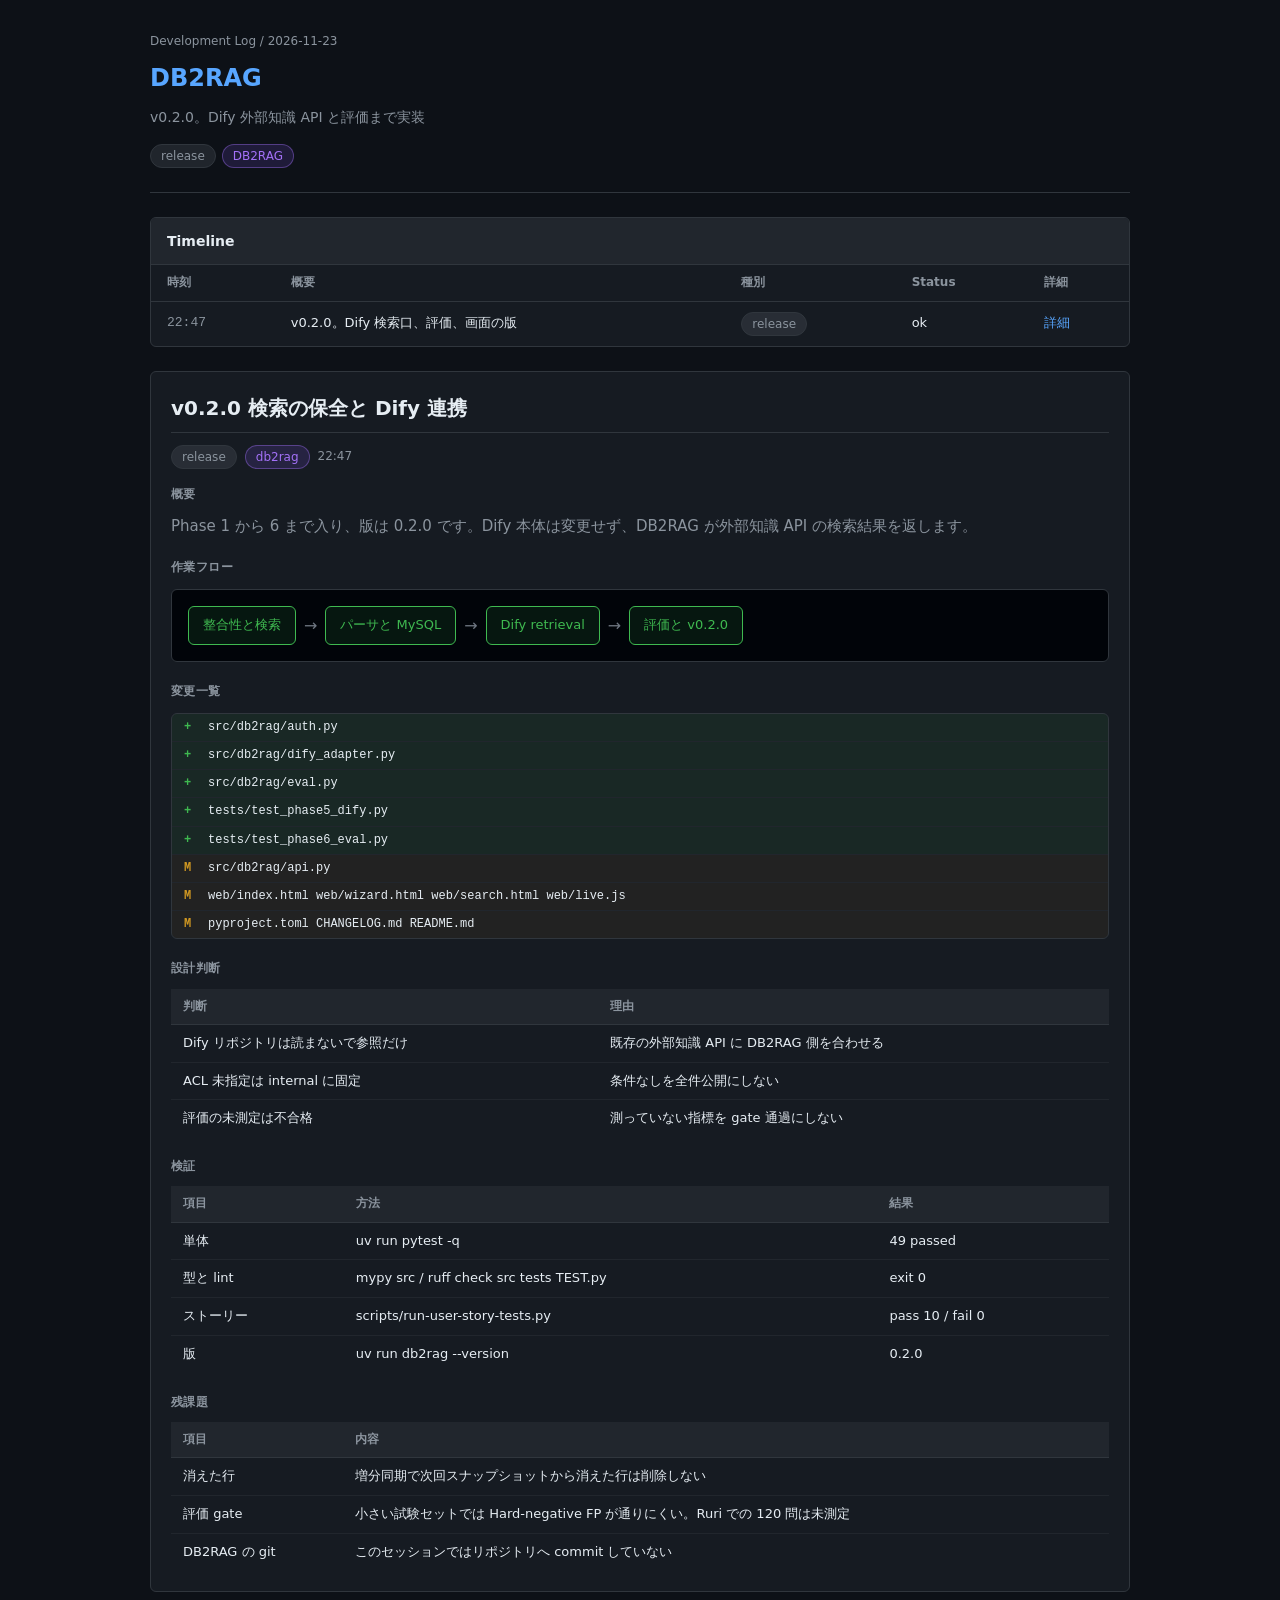
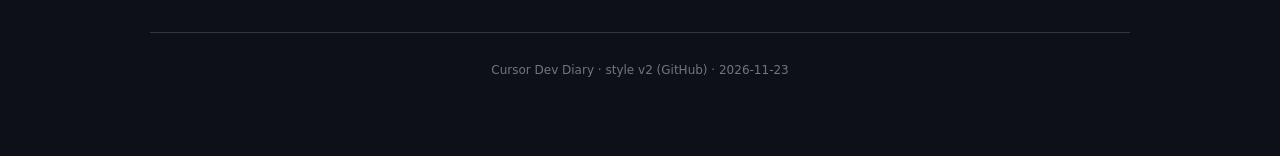
==== docs/2026-11-23_開発日記.html @ 5eab933f "feat(rag): ship v0.2.0 search integrity and Dify retrieval Keep existing points on append, and let D" ====
<!DOCTYPE html>
<html lang="ja">
<head>
<meta charset="UTF-8">
<title>2026-11-23 開発日記 - DB2RAG</title>
<style>
/* ===== GitHub Dark v2 — 開発日記テンプレート ===== */
:root {
  --gh-canvas: #0d1117;
  --gh-canvas-subtle: #161b22;
  --gh-canvas-inset: #010409;
  --gh-border: #30363d;
  --gh-border-muted: #21262d;
  --gh-fg: #e6edf3;
  --gh-fg-muted: #8b949e;
  --gh-fg-subtle: #6e7681;
  --gh-accent: #58a6ff;
  --gh-accent-emphasis: #1f6feb;
  --gh-success: #3fb950;
  --gh-attention: #d29922;
  --gh-danger: #f85149;
  --gh-done-bg: rgba(35, 134, 54, 0.15);
  --gh-code-bg: #161b22;
}

* { box-sizing: border-box; }
html { scroll-behavior: smooth; }

body.diary.diary-v2 {
  margin: 0;
  padding: 32px 16px 64px;
  max-width: 1012px;
  margin-inline: auto;
  background: var(--gh-canvas);
  color: var(--gh-fg);
  font-family: system-ui, -apple-system, "Segoe UI", "Hiragino Kaku Gothic ProN", "Yu Gothic", Meiryo, sans-serif;
  font-size: 14px;
  line-height: 1.6;
}

/* Header */
.gh-repo-header {
  padding-bottom: 24px;
  margin-bottom: 24px;
  border-bottom: 1px solid var(--gh-border);
}
.gh-repo-header .eyebrow {
  font-size: 12px;
  color: var(--gh-fg-muted);
  margin: 0 0 8px;
}
.gh-repo-header h1 {
  margin: 0 0 8px;
  font-size: 24px;
  font-weight: 600;
  color: var(--gh-accent);
}
.gh-repo-header .subtitle {
  margin: 0 0 16px;
  color: var(--gh-fg-muted);
  font-size: 14px;
}
.gh-repo-header .header-labels {
  display: flex;
  flex-wrap: wrap;
  gap: 6px;
}

/* Labels */
.gh-label {
  display: inline-block;
  padding: 0 10px;
  font-size: 12px;
  font-weight: 500;
  line-height: 22px;
  border-radius: 2em;
  border: 1px solid transparent;
  white-space: nowrap;
}
.gh-label-scope { background: rgba(136, 87, 255, 0.15); color: #a371f7; border-color: rgba(163, 113, 247, 0.4); }
.gh-label-type { background: rgba(110, 118, 129, 0.2); color: var(--gh-fg-muted); border-color: var(--gh-border); }
.gh-label-ok { background: rgba(63, 185, 80, 0.15); color: var(--gh-success); border-color: rgba(63, 185, 80, 0.4); }
.gh-label-warn { background: rgba(210, 153, 34, 0.15); color: var(--gh-attention); border-color: rgba(210, 153, 34, 0.4); }
.gh-label-err { background: rgba(248, 81, 73, 0.15); color: var(--gh-danger); border-color: rgba(248, 81, 73, 0.4); }

/* TOC */
.gh-toc {
  margin-bottom: 24px;
  border: 1px solid var(--gh-border);
  border-radius: 6px;
  overflow: hidden;
  background: var(--gh-canvas-subtle);
}
.gh-toc-title {
  margin: 0;
  padding: 12px 16px;
  font-size: 14px;
  font-weight: 600;
  background: var(--gh-border-muted);
  border-bottom: 1px solid var(--gh-border);
  color: var(--gh-fg);
}
.gh-toc table { width: 100%; border-collapse: collapse; font-size: 13px; }
.gh-toc th {
  text-align: left;
  padding: 8px 16px;
  color: var(--gh-fg-muted);
  font-weight: 600;
  font-size: 12px;
  border-bottom: 1px solid var(--gh-border);
  background: var(--gh-canvas-subtle);
}
.gh-toc td {
  padding: 10px 16px;
  border-bottom: 1px solid var(--gh-border-muted);
  vertical-align: middle;
}
.gh-toc tr:last-child td { border-bottom: none; }
.gh-toc tr:hover td { background: rgba(88, 166, 255, 0.04); }
.gh-toc td:first-child {
  font-family: ui-monospace, "JetBrains Mono", Consolas, monospace;
  color: var(--gh-fg-muted);
  white-space: nowrap;
}

/* Entry */
.gh-entry {
  margin: 24px 0;
  padding: 20px;
  border: 1px solid var(--gh-border);
  border-radius: 6px;
  background: var(--gh-canvas-subtle);
}
.gh-entry h2 {
  margin: 0 0 12px;
  padding-bottom: 8px;
  font-size: 20px;
  font-weight: 600;
  border-bottom: 1px solid var(--gh-border);
  color: var(--gh-fg);
}
.gh-entry-meta {
  display: flex;
  flex-wrap: wrap;
  gap: 8px;
  align-items: center;
  margin-bottom: 16px;
  font-size: 12px;
  color: var(--gh-fg-muted);
}
.gh-entry-meta .commit-hash {
  font-family: ui-monospace, Consolas, monospace;
  padding: 2px 6px;
  background: var(--gh-code-bg);
  border: 1px solid var(--gh-border);
  border-radius: 4px;
  color: var(--gh-accent);
}
.gh-entry-meta .pending { color: var(--gh-attention); font-style: italic; }

.gh-entry h3 {
  margin: 20px 0 10px;
  font-size: 12px;
  font-weight: 600;
  letter-spacing: 0.04em;
  text-transform: uppercase;
  color: var(--gh-fg-muted);
}
.gh-entry h3:first-of-type { margin-top: 0; }
.gh-entry p { margin: 8px 0; }
.gh-entry p.lead { color: var(--gh-fg-muted); font-size: 15px; }

/* Tables */
.gh-table-wrap {
  border: 1px solid var(--gh-border);
  border-radius: 6px;
  overflow: hidden;
  margin: 12px 0;
}
.gh-table { width: 100%; border-collapse: collapse; font-size: 13px; }
.gh-table th {
  text-align: left;
  padding: 8px 12px;
  background: var(--gh-border-muted);
  color: var(--gh-fg-muted);
  font-weight: 600;
  font-size: 12px;
  border-bottom: 1px solid var(--gh-border);
}
.gh-table td {
  padding: 8px 12px;
  border-bottom: 1px solid var(--gh-border-muted);
  vertical-align: top;
}
.gh-table tr:last-child td { border-bottom: none; }
.gh-table tbody tr:hover td { background: rgba(88, 166, 255, 0.04); }

/* Flow (horizontal) */
.flow {
  display: flex;
  flex-wrap: wrap;
  align-items: center;
  gap: 8px;
  margin: 12px 0;
  padding: 16px;
  background: var(--gh-canvas-inset);
  border: 1px solid var(--gh-border);
  border-radius: 6px;
}
.flow-box {
  padding: 8px 14px;
  background: var(--gh-canvas-subtle);
  border: 1px solid var(--gh-border);
  border-radius: 6px;
  font-size: 13px;
  font-weight: 500;
  color: var(--gh-fg);
}
.flow-box.accent { border-color: var(--gh-accent-emphasis); color: var(--gh-accent); }
.flow-box.done { border-color: var(--gh-success); background: var(--gh-done-bg); color: var(--gh-success); }
.flow-arrow { color: var(--gh-fg-subtle); font-size: 16px; user-select: none; }

/* Pipeline (vertical, GitHub Actions style) */
.pipeline { margin: 12px 0; }
.pipeline-step {
  display: flex;
  gap: 12px;
  align-items: flex-start;
}
.pipeline-marker {
  width: 12px;
  height: 12px;
  border-radius: 50%;
  margin-top: 4px;
  flex-shrink: 0;
  border: 2px solid var(--gh-border);
  background: var(--gh-canvas);
}
.pipeline-step.done .pipeline-marker { background: var(--gh-success); border-color: var(--gh-success); }
.pipeline-step.active .pipeline-marker { background: var(--gh-accent); border-color: var(--gh-accent); box-shadow: 0 0 0 3px rgba(88, 166, 255, 0.3); }
.pipeline-step.pending .pipeline-marker { background: transparent; }
.pipeline-step.failed .pipeline-marker { background: var(--gh-danger); border-color: var(--gh-danger); }
.pipeline-body {
  flex: 1;
  padding-bottom: 16px;
  border-left: 2px solid var(--gh-border);
  margin-left: 5px;
  padding-left: 20px;
  margin-bottom: 0;
}
.pipeline-step:last-child .pipeline-body { border-left-color: transparent; padding-bottom: 0; }
.pipeline-title { font-weight: 600; font-size: 14px; margin-bottom: 4px; }
.pipeline-desc { font-size: 13px; color: var(--gh-fg-muted); margin: 0; }

/* Diff list */
.diff-list { list-style: none; padding: 0; margin: 12px 0; font-family: ui-monospace, Consolas, monospace; font-size: 12px; border: 1px solid var(--gh-border); border-radius: 6px; overflow: hidden; }
.diff-list li { padding: 4px 12px; border-bottom: 1px solid var(--gh-border-muted); display: flex; gap: 8px; align-items: baseline; }
.diff-list li:last-child { border-bottom: none; }
.diff-mark { width: 16px; font-weight: 700; flex-shrink: 0; }
.diff-add { background: rgba(63, 185, 80, 0.08); }
.diff-add .diff-mark { color: var(--gh-success); }
.diff-mod { background: rgba(210, 153, 34, 0.06); }
.diff-mod .diff-mark { color: var(--gh-attention); }
.diff-del { background: rgba(248, 81, 73, 0.08); }
.diff-del .diff-mark { color: var(--gh-danger); }

/* Callout */
.gh-callout {
  margin: 12px 0;
  padding: 12px 16px;
  border: 1px solid var(--gh-border);
  border-left: 3px solid var(--gh-accent-emphasis);
  border-radius: 0 6px 6px 0;
  background: rgba(88, 166, 255, 0.06);
  font-size: 13px;
}
.gh-callout.warn { border-left-color: var(--gh-attention); background: rgba(210, 153, 34, 0.06); }
.gh-callout .callout-tag { font-size: 11px; font-weight: 600; color: var(--gh-accent); margin-right: 8px; }

/* Code */
code {
  font-family: ui-monospace, Consolas, monospace;
  font-size: 12px;
  padding: 2px 6px;
  background: var(--gh-code-bg);
  border: 1px solid var(--gh-border);
  border-radius: 4px;
  color: var(--gh-fg);
}
a { color: var(--gh-accent); text-decoration: none; }
a:hover { text-decoration: underline; }
strong { font-weight: 600; color: var(--gh-fg); }

footer.gh-footer {
  margin-top: 40px;
  padding-top: 16px;
  border-top: 1px solid var(--gh-border);
  font-size: 12px;
  color: var(--gh-fg-subtle);
  text-align: center;
}
</style>
</head>
<body class="diary diary-v2">

<header class="gh-repo-header">
  <p class="eyebrow">Development Log / 2026-11-23</p>
  <h1>DB2RAG</h1>
  <p class="subtitle">v0.2.0。Dify 外部知識 API と評価まで実装</p>
  <div class="header-labels">
    <span class="gh-label gh-label-type">release</span>
    <span class="gh-label gh-label-scope">DB2RAG</span>
  </div>
</header>

<section class="gh-toc">
  <h2 class="gh-toc-title">Timeline</h2>
  <table>
    <thead>
      <tr><th>時刻</th><th>概要</th><th>種別</th><th>Status</th><th>詳細</th></tr>
    </thead>
    <tbody>
      <tr>
        <td>22:47</td>
        <td>v0.2.0。Dify 検索口、評価、画面の版</td>
        <td><span class="gh-label gh-label-type">release</span></td>
        <td><span class="gh-badge gh-badge-ok">ok</span></td>
        <td><a href="#entry-2247">詳細</a></td>
      </tr>
    </tbody>
  </table>
</section>

<main>
  <article class="gh-entry" id="entry-2247">
    <h2>v0.2.0 検索の保全と Dify 連携</h2>
    <div class="gh-entry-meta">
      <span class="gh-label gh-label-type">release</span>
      <span class="gh-label gh-label-scope">db2rag</span>
      <time>22:47</time>
    </div>
    <h3>概要</h3>
    <p class="lead">Phase 1 から 6 まで入り、版は 0.2.0 です。Dify 本体は変更せず、DB2RAG が外部知識 API の検索結果を返します。</p>
    <h3>作業フロー</h3>
    <div class="flow">
      <div class="flow-box done">整合性と検索</div>
      <span class="flow-arrow">→</span>
      <div class="flow-box done">パーサと MySQL</div>
      <span class="flow-arrow">→</span>
      <div class="flow-box done">Dify retrieval</div>
      <span class="flow-arrow">→</span>
      <div class="flow-box done">評価と v0.2.0</div>
    </div>
    <h3>変更一覧</h3>
    <ul class="diff-list">
      <li class="diff-add"><span class="diff-mark">+</span> src/db2rag/auth.py</li>
      <li class="diff-add"><span class="diff-mark">+</span> src/db2rag/dify_adapter.py</li>
      <li class="diff-add"><span class="diff-mark">+</span> src/db2rag/eval.py</li>
      <li class="diff-add"><span class="diff-mark">+</span> tests/test_phase5_dify.py</li>
      <li class="diff-add"><span class="diff-mark">+</span> tests/test_phase6_eval.py</li>
      <li class="diff-mod"><span class="diff-mark">M</span> src/db2rag/api.py</li>
      <li class="diff-mod"><span class="diff-mark">M</span> web/index.html web/wizard.html web/search.html web/live.js</li>
      <li class="diff-mod"><span class="diff-mark">M</span> pyproject.toml CHANGELOG.md README.md</li>
    </ul>
    <h3>設計判断</h3>
    <table class="gh-table">
      <thead><tr><th>判断</th><th>理由</th></tr></thead>
      <tbody>
        <tr><td>Dify リポジトリは読まないで参照だけ</td><td>既存の外部知識 API に DB2RAG 側を合わせる</td></tr>
        <tr><td>ACL 未指定は internal に固定</td><td>条件なしを全件公開にしない</td></tr>
        <tr><td>評価の未測定は不合格</td><td>測っていない指標を gate 通過にしない</td></tr>
      </tbody>
    </table>
    <h3>検証</h3>
    <table class="gh-table">
      <thead><tr><th>項目</th><th>方法</th><th>結果</th></tr></thead>
      <tbody>
        <tr><td>単体</td><td>uv run pytest -q</td><td>49 passed</td></tr>
        <tr><td>型と lint</td><td>mypy src / ruff check src tests TEST.py</td><td>exit 0</td></tr>
        <tr><td>ストーリー</td><td>scripts/run-user-story-tests.py</td><td>pass 10 / fail 0</td></tr>
        <tr><td>版</td><td>uv run db2rag --version</td><td>0.2.0</td></tr>
      </tbody>
    </table>
    <h3>残課題</h3>
    <table class="gh-table">
      <thead><tr><th>項目</th><th>内容</th></tr></thead>
      <tbody>
        <tr><td>消えた行</td><td>増分同期で次回スナップショットから消えた行は削除しない</td></tr>
        <tr><td>評価 gate</td><td>小さい試験セットでは Hard-negative FP が通りにくい。Ruri での 120 問は未測定</td></tr>
        <tr><td>DB2RAG の git</td><td>このセッションではリポジトリへ commit していない</td></tr>
      </tbody>
    </table>
  </article>
</main>

<footer class="gh-footer">
  <p>Cursor Dev Diary · style v2 (GitHub) · 2026-11-23</p>
</footer>
</body>
</html>
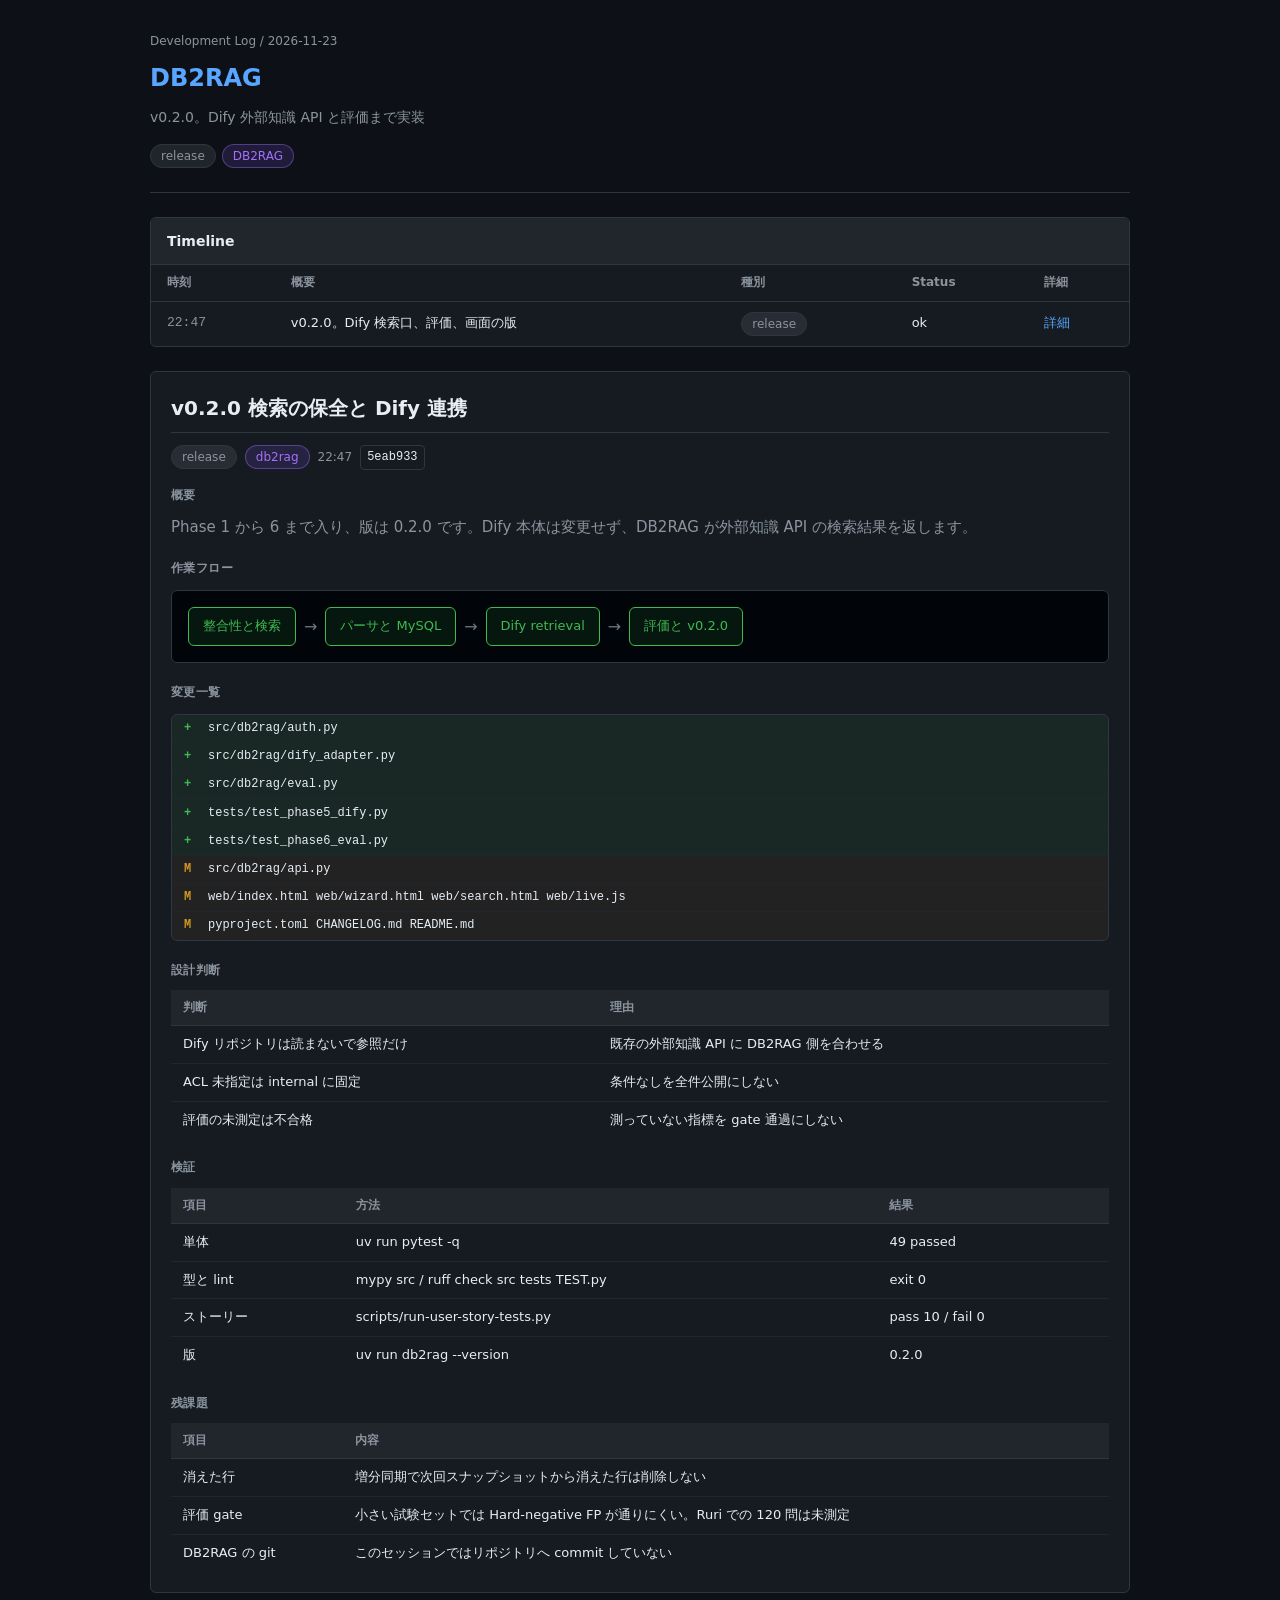
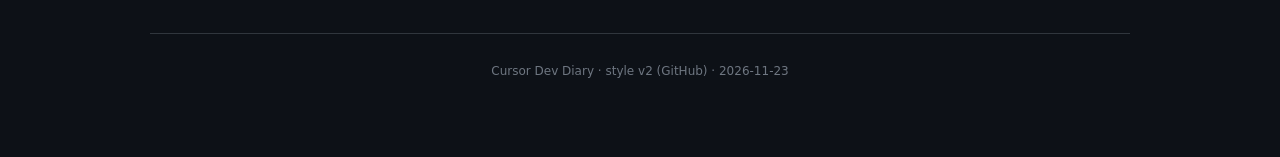
==== commit 46bee741: "docs(diary): cite the v0.2.0 commit in the dev log Co-authored-by: Cursor <cursoragent@cursor.com>" ====
--- a/docs/2026-11-23_開発日記.html
+++ b/docs/2026-11-23_開発日記.html
@@ -338,6 +338,7 @@
       <span class="gh-label gh-label-type">release</span>
       <span class="gh-label gh-label-scope">db2rag</span>
       <time>22:47</time>
+      <code>5eab933</code>
     </div>
     <h3>概要</h3>
     <p class="lead">Phase 1 から 6 まで入り、版は 0.2.0 です。Dify 本体は変更せず、DB2RAG が外部知識 API の検索結果を返します。</p>
